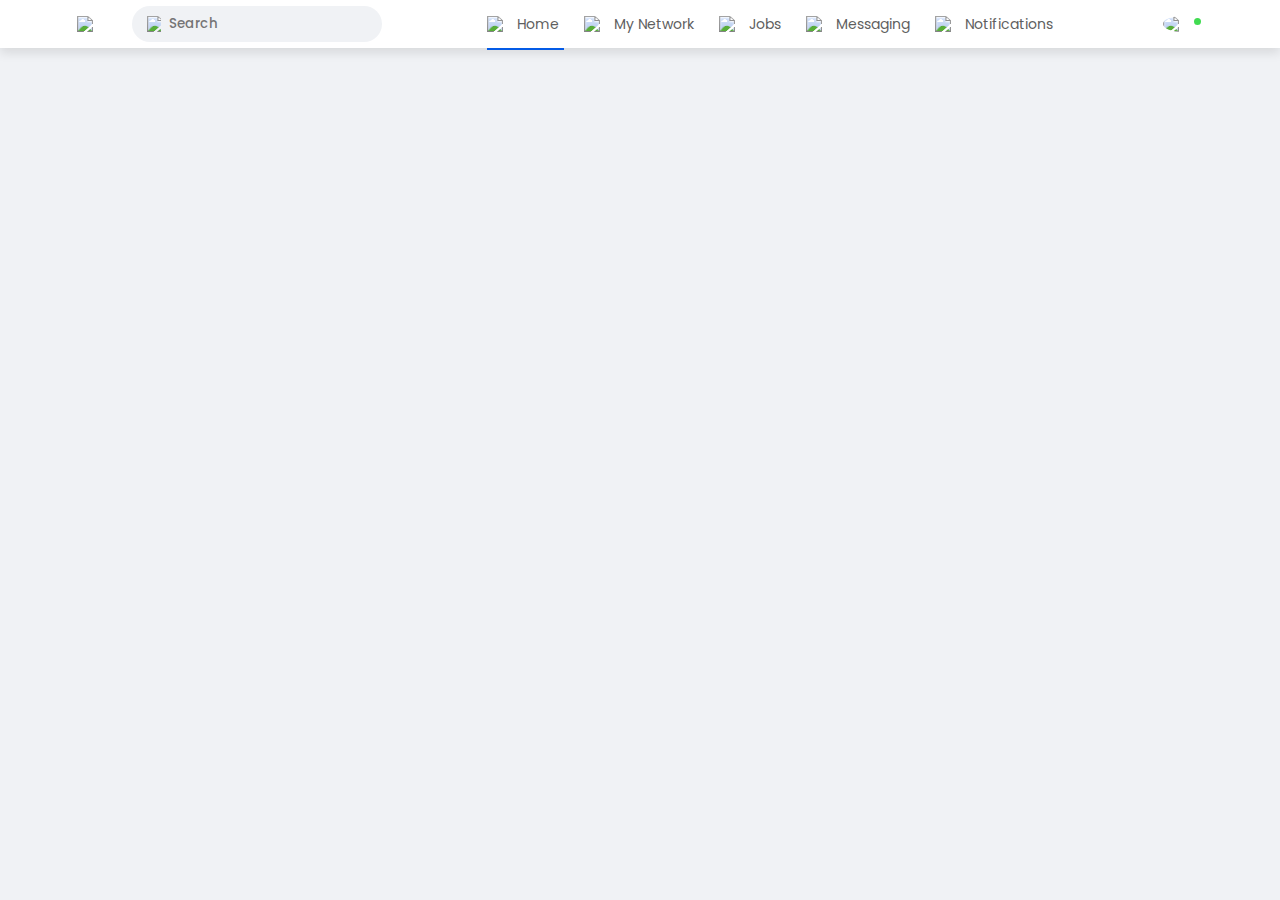
==== profile.html @ 574ef901 "Some changes were made in index.html and style.css, images were added and profile.html was created" ====
<!DOCTYPE html>
<html lang="en">
<head>
    <meta charset="UTF-8">
    <meta http-equiv="X-UA-Compatible" content="IE-edge">
    <meta name="viewport" content="width=device-width, initial-scale=1.0">
    <link rel="shortcut icon" type="x-icon" href="Images/logo.png">
    <title>Profile Page | AeroLink</title>
    <link rel="stylesheet" href="style.css">
    <link rel="preconnect" href="https://fonts.googleapis.com">
    <link rel="preconnect" href="https://fonts.gstatic.com" crossorigin>
    <link href="https://fonts.googleapis.com/css2?family=Montserrat:wght@100&family=Poppins:ital,wght@0,100;0,200;0,300;0,400;0,500;0,600;0,700;0,800;0,900;1,100;1,200;1,300;1,400;1,500;1,600;1,700;1,800;1,900&family=Roboto&family=Roboto+Condensed:wght@500&family=Rubik+Lines&display=swap" rel="stylesheet">
    <link rel="stylesheet" href="https://cdnjs.cloudflare.com/ajax/libs/font-awesome/6.5.1/css/all.min.css">
</head>
<body>

    <nav class="navbar">
        <div class="navbar-left">
            <a href="index.html" class="logo"><img src="Images/logo.png"></a>

            <div class="search-box">
                <img src="Images/search.png">
                <input type="text" placeholder="Search">
            </div>
        </div>
        <div class="navbar-center">
            <ul>
                <li><a href="#" class="active-link"><img src="Images/home.png"> <span>Home</span></a></li>
                <li><a href="#"><img src="Images/network.png"> <span>My Network</span></a></li>
                <li><a href="#"><img src="Images/jobs.png"> <span>Jobs</span></a></li>
                <li><a href="#"><img src="Images/message.png"> <span>Messaging</span></a></li>
                <li><a href="#"><img src="Images/notification.png"> <span>Notifications</span></a></li>
            </ul>
        </div>
        <div class="navbar-right">
            <div class="online">
            <img src="Images/profile-pic.jpeg" class="nav-profile-img" onclick="toggleMenu()">
            </div>
        </div>
    <!---------- profile-drop-down-menu ---------->
    <div class="profile-menu-wrap" id="profileMenu">
        <div class="profile-menu">
            <div class="user-info">
                <img src="Images/profile-pic.jpeg">
                <div>
                <h3>Kendy Neilla</h3>
                <a href="#">See your profile</a>
                </div>
            </div>
            <hr>
            <a href="#" class="profile-menu-link">
                <img src="Images/feedback.png">
                <p>Give Feedback</p>
                <span>></span>
            </a>
        <a href="#" class="profile-menu-link">
            <img src="Images/setting.png">
            <p>Settings & Privacy</p>
            <span>></span>
        </a>
        <a href="#" class="profile-menu-link">
            <img src="Images/help.png">
            <p>Help & Support</p>
            <span>></span>
        </a>
        <a href="#" class="profile-menu-link">
            <img src="Images/display.png">
            <p>Display & Accessibility</p>
            <span>></span>
        </a>
        <a href="#" class="profile-menu-link">
            <img src="Images/logout.png">
            <p>Logout</p>
            <span>></span>
        </a>
    </div>
</div>
    </nav> 
    <!------ navbar close ------>

    <div class="container">
        <div class="profile-main">
            <div class="profile-container"></div>
        </div>
    <!-------profile-sidebar------>
        <div class="profile-sidebar"></div>
    </div>

    <script>
        let profileMenu = document.getElementById("profileMenu");

        function toggleMenu(){
            profileMenu.classList.toggle("open-menu");
        }
    </script>

</body>
</html>
---- style.css ----
*{
    margin: 0;
    padding: 0;
    font-family: 'Poppins', sans-serif;
    box-sizing: border-box;
}

body{
    background: #f0f2f5;
    color: #5f5f5f;
}

a{
    text-decoration: none;
    color: #5f5f5f;
}

.navbar{
    display: flex;
    align-items: center;
    justify-content: space-between;
    background: #fff;
    padding: 6px 6%;
    position: sticky;
    top: 0;
    z-index: 100;
    box-shadow: 0 5px 10px rgba(0, 0, 0, 0.1);
}

.logo img{
    width: 40px;
    margin-right: 15px;
    display: block;
}

.navbar-center ul li{
    display: inline-block;
    list-style: none;
}

.navbar-center ul li a{
    display: flex;
    align-items: center;
    font-size: 14px;
    margin: 5px 8px;
    padding-right: 5px;
    position: relative;
}

.navbar-center ul li a img{
    width: 30px;
}

.navbar-center ul li a::after{
    content: '';
    width: 0;
    height: 2px;
    background: #045be6;
    position: absolute;
    bottom: -15px;
    transition: width 0.3s;
}

.navbar-center ul li a:hover::after,
.navbar-center ul li a.active-link::after{
    width: 100%;
}

.nav-profile-img{
    width: 40px;
    border-radius: 50%;
    display: block;
    cursor: pointer;
    position: relative;
}

.online{
    position: relative;
}

.online::after{
    content: '';
    width: 7px;
    height: 7px;
    border: 2px solid #fff;
    border-radius: 50%;
    right: 0px;
    top: 0px;
    background: #41db51;
    position: absolute;
}

.search-box{
    background: #f0f2f5;
    width: 250px;
    border-radius: 20px;
    display: flex;
    align-items: center;
    padding: 0 15px;
}

.navbar-left{
    display: flex;
    align-items: center;
}

.search-box img{
    width: 14px;
}

.search-box input{
    width: 100%;
    background: transparent;
    padding: 8px;
    outline: none;
    border: 0;
}

/*------- navbar end -------*/

.container{
    padding: 20px 6%;
    display: flex;
    flex-wrap: wrap;
    justify-content: space-between;
}

/*------- left-sidebar -----*/

.left-sidebar{
    flex-basis: 25%;
    align-self: flex-start;
    position: sticky;
    top: 73px;
}

.sidebar-profile-box{
    background: #fff;
}

.sidebar-profile-info{
    padding: 0 25px;
}

.sidebar-profile-info img{
    width: 90px;
    border-radius: 50%;
    background: #fff;
    padding: 4px;
    margin-top: -45px;
}

.sidebar-profile-info h1{
    font-size: 20px;
    font-weight: 600;
    color: #222;
}

.sidebar-profile-info h3{
    font-size: 14px;
    font-weight: 500;
    color: #777;
}

.sidebar-profile-info ul{
    list-style: none;
    margin: 20px 0;
}

.sidebar-profile-info ul li{
    width: 100%;
    margin: 5px 0;
    font-size: 13px;
}

.sidebar-profile-info ul li span{
    float: right;
    color: #045be6;
}

.sidebar-profile-link{
    display: flex;
    align-items: center;
    border-top: 1px solid #ccc;
}

.sidebar-profile-link a{
    flex-basis: 50%;
    display: flex;
    align-items: center;
    justify-content: center;
    padding: 15px 0;
    font-size: 13px;
    border-left: 1px solid #ccc;
}

.sidebar-profile-link a:first-child{
    border-left: 0;
}

.sidebar-profile-link a img{
    width: 20px;
    margin-right: 10px;
}

.sidebar-activity{
    background: #fff;
    padding: 5px 25px;
    margin: 12px 0;
}

.sidebar-activity h3{
    color: #777;
    font-size: 14px;
    font-weight: 500;
    margin: 20px 0 10px;
}

.sidebar-activity a{
    display: flex;
    align-items: center;
    font-size: 12px;
    font-weight: 500;
    color: #888;
    margin: 3px 0;
}

.sidebar-activity a img{
    width: 20px;
    margin-right: 10px;
}

.discover-more-link{
    border-top: 1px solid #ccc;
    text-align: center;
    margin-top: 20px;
    margin-left: -25px;
    margin-right: -25px;
}

.discover-more-link a{
    color: #045be6;
    display: inline-block;
    margin: 10px 0;
}


/*------- right-sidebar -----*/

.right-sidebar{
    flex-basis: 25%;
    align-items: flex-start;
    position: sticky;
    top: 73px;
}

.sidebar-news{
    background: #fff;
    padding: 10px 25px;
}

.info-icon{
    width: 15px;
    float: right;
    margin-top: 15px;
}

.sidebar-news h3{
    font-size: 19px;
    font-weight: 600;
    color: #333;
    margin: 10px 0 30px;
}

.sidebar-news a{
    display: block;
    font-size: 13px;
    font-weight: 600;
    margin-top: 10px;
    margin-bottom: -2px;
}

.sidebar-news span{
    font-size: 13px;
}

.sidebar-news,
.read-more-link{
    color: #045be6;
    font-weight: 500;
    margin: 20px 0 10px;
}

.sidebar-ad{
    background: #fff;
    padding: 15px 25px;
    text-align: center;
    margin: 12px 0;
    font-size: 12px;
}

.sidebar-ad img{
    width: 60px;
    border-radius: 50%;
    margin: 4px;
}

.sidebar-ad small{
    float: right;
    font-weight: 500;
}

.sidebar-ad p{
    margin-top: 30px;
    margin-bottom: 10px;
}

.sidebar-ad b{
    display: block;
    font-weight: 500;
    margin-top: 10px;
}

.ad-link{
    display: inline-block;
    border: 1px solid #045be6;
    border-radius: 30px;
    padding: 5px 15px;
    color: #045be6;
    font-weight: 500;
    margin: 20px auto 10px;
}

.sidebar-useful-links{
    padding: 15px 25px;
    text-align: center;
}

.sidebar-useful-links a{
    display: inline-block;
    font-size: 14px;
    margin: 4px 2px;
}

.copyright-msg{
    display: flex;
    align-items: center;
    justify-content: center;
    font-size: 12px;
    margin-top: 10px;
    font-weight: 500;
}

.copyright-msg img{
    width: 18px;
    margin-right: 4px;
}

/*------- main-content ------*/

.main-content{
    flex-basis: 47%;
}

.create-post{
    background: #fff;
}

.create-post-input{
    padding: 20px 25px 10px;
    display: flex;
    align-items: flex-start;
}

.create-post-input img{
    width: 35px;
    border-radius: 50%;
    margin-right: 10px;
}

.create-post-input textarea{
    width: 100%;
    border: 0;
    outline: 0;
    resize: none;
    background: transparent;
    margin-top: 8px;
}

::placeholder{
    font-weight: 500;
}

.create-post-links{
    display: flex;
    align-items: flex-start;
}

.create-post-links li{
    list-style: none;
    border-top: 1px solid #ccc;
    border-right: 1px solid #ccc;
    flex-basis: 25%;
    height: 40px;
    font-size: 13px;
    display: flex;
    align-items: center;
    justify-content: center;
    cursor: pointer;
}

.create-post-links li img{
    width: 15px;
    margin-right: 5px;
}

.create-post-links li:last-child{
    background: #045be6;
    color: #fff;
    border-top: 0;
    border-right: 0;
}

.sort-by{
    display: flex;
    align-items: center;
    margin: 10px 0;
}

.sort-by hr{
    flex: 1;
    border: 0;
    height: 1px;
    background: #ccc;
}

.sort-by p{
    font-size: 13px;
    padding-left: 5px;
}

.sort-by p span{
    font-weight: 600;
    cursor: pointer;
}

.sort-by p span img{
    width: 12px;
    margin-left: 3px;
}

.post{
    background: #fff;
    padding: 20px 25px 5px;
    margin: 5px 0 15px;
}

.post-author{
    display: flex;
    align-items: flex-start;
    margin-bottom: 20px;
}

.post-author img{
    width: 35px;
    border-radius: 50%;
    margin-right: 10px;
    margin-top: 5px;
}

.post-author h1{
    font-size: 18px;
    font-weight: 600;
    color: #333;
}

.post-author small{
    display: block;
    margin-bottom: -2px;
}

.post p{
    font-size: 14px;
    margin-bottom: 15px;
}

.post-stats{
    display: flex;
    flex-wrap: wrap;
    align-items: center;
    justify-content: space-between;
    font-size: 12px;
    border-bottom: 1px solid #ccc;
    padding-bottom: 6px;
}

.post-stats div{
    display: flex;
    align-items: center;
}

.post-stats img{
    width: 15px;
    margin-right: -5px;
}

.liked-users{
    margin-left: 10px;
}

.post-activity{
    display: flex;  
    align-items: center;
    justify-content: space-between;
    padding: 10px 0;
    font-size: 14px;
    font-weight: 500;
}

.post-activity div{
    display: flex;
    align-items: center;
}

.post-activity-user-icon{
    width: 22px;
    border-radius: 50%;
}

.post-activity-arrow-icon{
    width: 12px;
    margin-left: 5px;
}

.post-activity-link img{
    width: 18px;
    margin-right: 8px;
}

/*--------- profile-drop-down-menu ---------*/
.profile-menu-wrap{
    position: absolute;
    top: 100%;
    right: 5%;
    width: 320px;
    max-height: 0;
    overflow: hidden;
    transition: max-height 0.5s;
}
.profile-menu-wrap.open-menu{
    max-height: 400px;
}

.profile-menu{
    background: #222;
    color: #fff;
    padding: 20px;
    margin: 10px;
}

.user-info {
    display: flex;
    align-items: center;
}

.user-info img {
    width: 50px;
    border-radius: 50%;
    margin-right: 15px;
}

.user-info h3 {
    font-weight: 500;
    margin-bottom: -7px;
}

.user-info a {
    color: #c9dbf8;
    font-size: 13px;
}
.profile-menu hr{
    border: 0;
    height: 1px;
    width: 100%;
    background: #fff;
    margin: 15px 0 10px;
}
.profile-menu-link{
    display: flex;
    align-items: center;
    color: #fff;
    margin: 12px 0;
    font-size: 14px;
}
.profile-menu-link p{
    width: 100%;
}
.profile-menu-link img{
    width: 35px;
    border-radius: 50%;
    margin-right: 15px;
}

/*---------------profile-page-------------*/

.profile-main{
    flex-basis: 73%;
}
.profile-sidebar{
    flex-basis: 25%;
    align-self: flex-start;
    position: sticky;
    top: 73%;
}
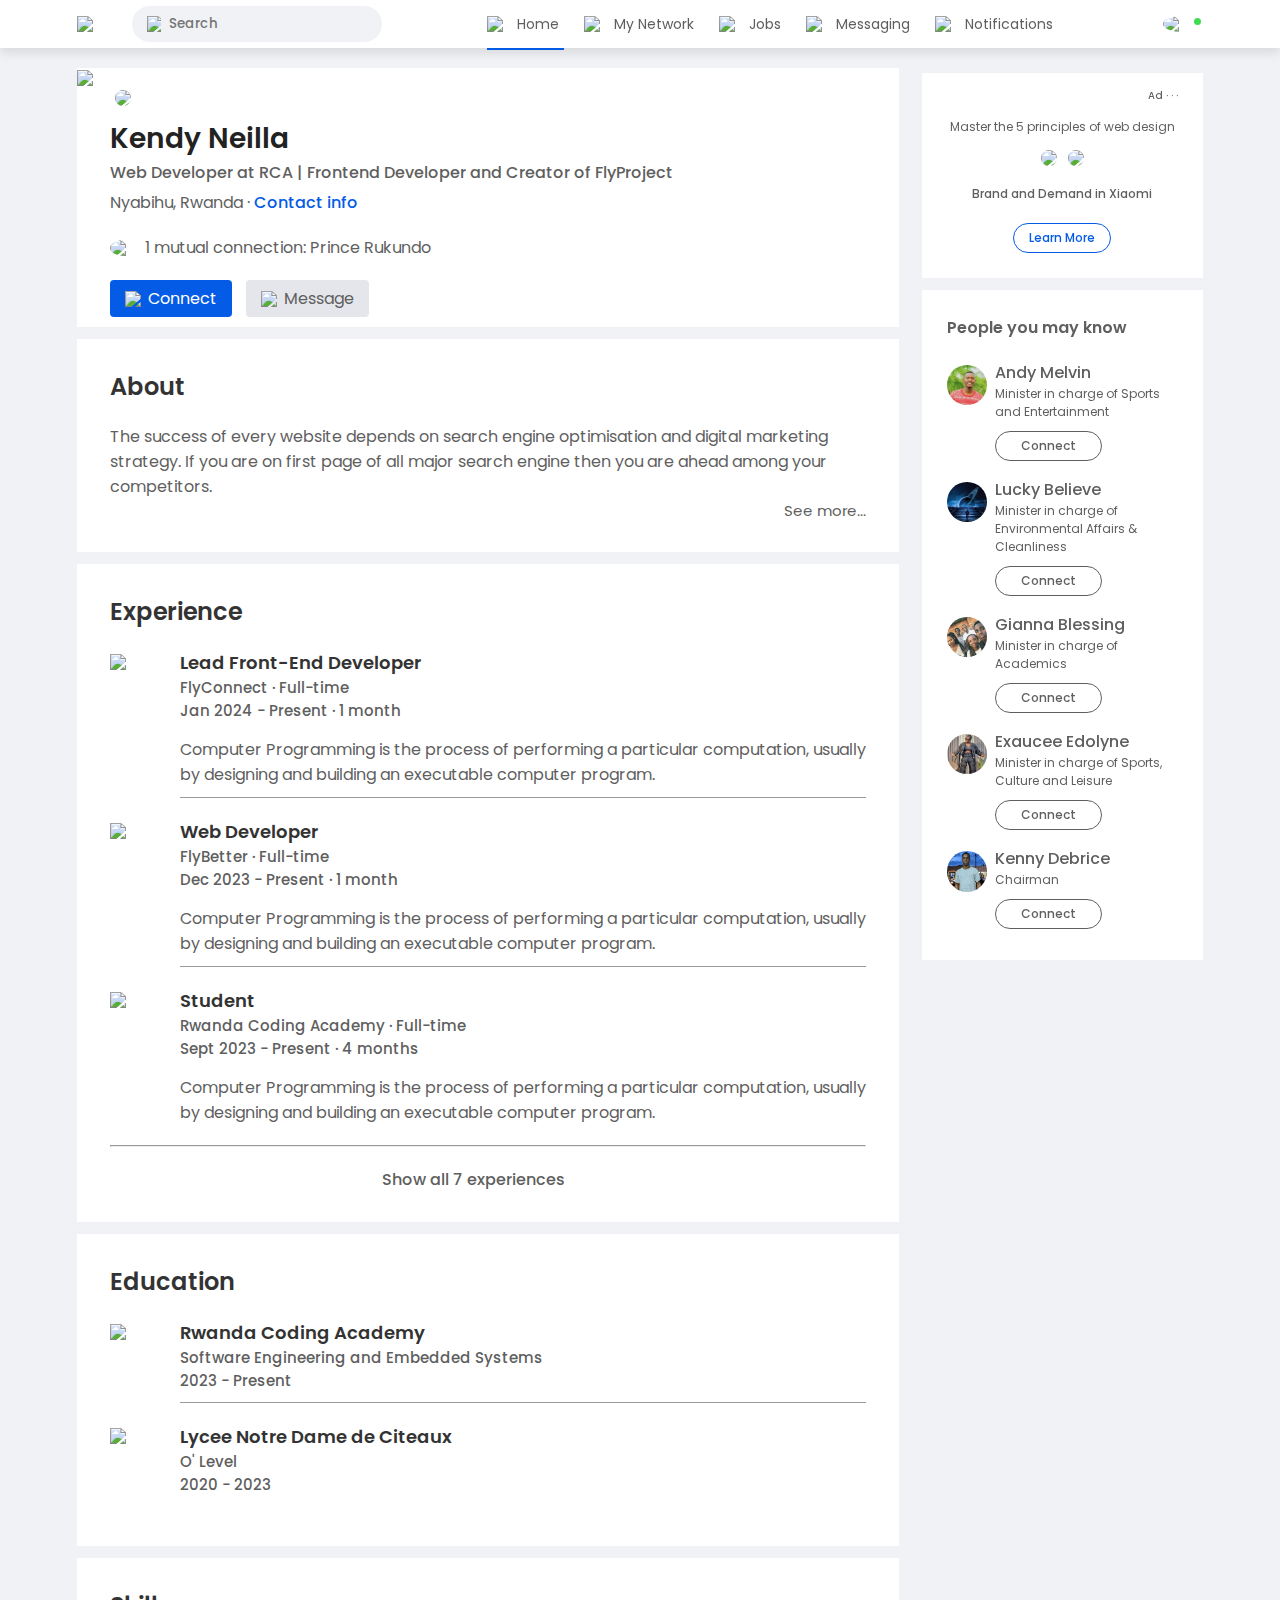
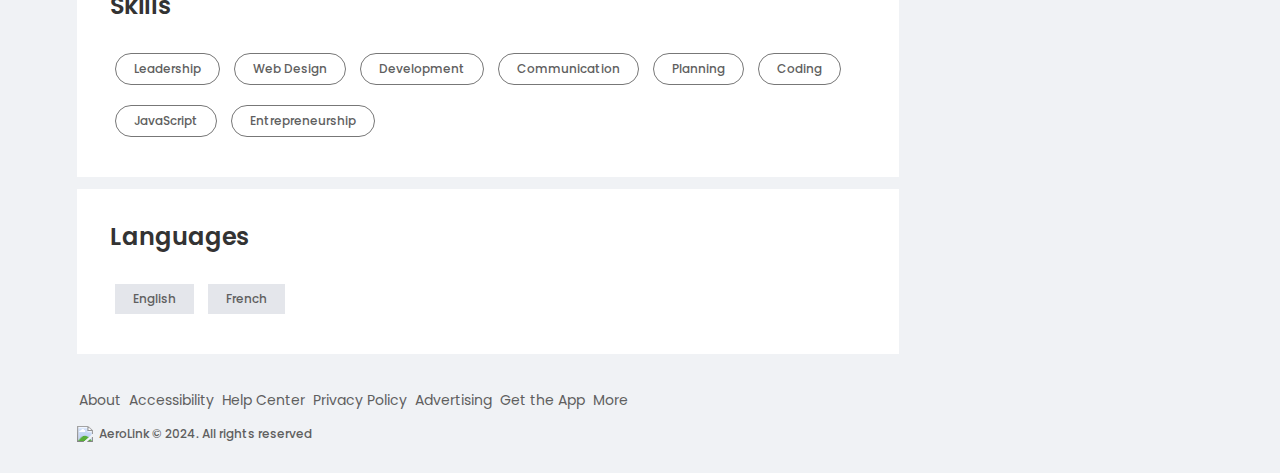
==== commit bde21d6f: "Some changes were made" ====
--- a/profile.html
+++ b/profile.html
@@ -44,7 +44,7 @@
                 <img src="Images/profile-pic.jpeg">
                 <div>
                 <h3>Kendy Neilla</h3>
-                <a href="#">See your profile</a>
+                <a href="profile.html">See your profile</a>
                 </div>
             </div>
             <hr>
@@ -80,17 +80,181 @@
 
     <div class="container">
         <div class="profile-main">
-            <div class="profile-container"></div>
+            <div class="profile-container">
+                <img src="Images/codes.png" width="100%">
+                <div class="profile-container-inner">
+                    <img src="Images/profile-pic.jpeg" class="profile-pic">
+                    <h1>Kendy Neilla</h1>
+                    <b>Web Developer at RCA | Frontend Developer and Creator of FlyProject</b>
+                    <p>Nyabihu, Rwanda &middot; <a href="#">Contact info</a></p>
+                    <div class="mutual-connection">
+                        <img src="Images/user3.png">
+                        <span>1 mutual connection: Prince Rukundo</span>
+                    </div>
+                    <div class="profile-btn">
+                        <a href="#" class="primary-btn"><img src="Images/connect.png">Connect</a>
+                        <a href="#"><img src="Images/chat.png">Message</a>
+                    </div>
+                </div>
+            </div>
+            <div class="profile-description">
+                <h2>About</h2>
+                <p>The success of every website depends on search engine optimisation and digital marketing strategy. If you are on first page of all major search engine then you are ahead among your competitors.</p>
+                <a href="#" class="see-more-link">See more...</a>
+            </div>
+
+            <div class="profile-description">
+                <h2>Experience</h2>
+                <div class="profile-desc-row">
+                    <img src="Images/flyconnect.png">
+                    <div>
+                        <h3>Lead Front-End Developer</h3>
+                        <b>FlyConnect &middot; Full-time</b>
+                        <b>Jan 2024 - Present &middot; 1 month</b>
+                        <p>Computer Programming is the process of performing a particular computation, usually by designing and building an executable computer program.</p>
+                        <hr>
+                    </div>
+                </div>
+                <div class="profile-desc-row">
+                    <img src="Images/flybetter.png">
+                    <div>
+                        <h3>Web Developer</h3>
+                        <b>FlyBetter &middot; Full-time</b>
+                        <b>Dec 2023 - Present &middot; 1 month</b>
+                        <p>Computer Programming is the process of performing a particular computation, usually by designing and building an executable computer program.</p>
+                        <hr>
+                    </div>
+                </div>
+                <div class="profile-desc-row">
+                    <img src="Images/RCA.png">
+                    <div>
+                        <h3>Student</h3>
+                        <b>Rwanda Coding Academy &middot; Full-time</b>
+                        <b>Sept 2023 - Present &middot; 4 months</b>
+                        <p>Computer Programming is the process of performing a particular computation, usually by designing and building an executable computer program.</p>
+                    </div>
+                </div>
+                <hr>
+                <a href="#" class="experience-link">Show all 7 experiences <img src="Images/right-arrow.png" alt=""></a>
+            </div>
+
+            <div class="profile-description">
+                <h2>Education</h2>
+                <div class="profile-desc-row">
+                    <img src="Images/RCA.png">
+                    <div>
+                        <h3>Rwanda Coding Academy</h3>
+                        <b>Software Engineering and Embedded Systems</b>
+                        <b>2023 - Present</b>
+                        <hr>
+                    </div>
+                </div>
+                <div class="profile-desc-row">
+                    <img src="Images/LNDC.png">
+                    <div>
+                        <h3>Lycee Notre Dame de Citeaux</h3>
+                        <b>O' Level</b>
+                        <b>2020 - 2023</b>
+                    </div>
+                </div>
+            </div>
+            <div class="profile-description">
+                <h2>Skills</h2>
+                <a href="#" class="skills-btn">Leadership</a>
+                <a href="#" class="skills-btn">Web Design</a>
+                <a href="#" class="skills-btn">Development</a>
+                <a href="#" class="skills-btn">Communication</a>
+                <a href="#" class="skills-btn">Planning</a>
+                <a href="#" class="skills-btn">Coding</a>
+                <a href="#" class="skills-btn">JavaScript</a>
+                <a href="#" class="skills-btn">Entrepreneurship</a>
+            </div>
+            <div class="profile-description">
+                <h2>Languages</h2>
+                <a href="#" class="language-btn">English</a>
+                <a href="#" class="language-btn">French</a>
+            </div>
         </div>
     <!-------profile-sidebar------>
-        <div class="profile-sidebar"></div>
+        <div class="profile-sidebar">
+            <div class="sidebar-ad">
+                <small>Ad &middot; &middot; &middot;</small>
+                <p>Master the 5 principles of web design</p>
+                <div>
+                    <img src="Images/profile-pic.jpeg">
+                    <img src="Images/mi-logo.png">
+                </div>
+                <b>Brand and Demand in Xiaomi</b>
+                <a href="#" class="ad-link">Learn More</a>
+            </div>
+            <div class="sidebar-people">
+                <h3>People you may know</h3>
+                <div class="sidebar-people-row">
+                    <img src="Images/user5.png">
+                    <div>
+                        <h2>Andy Melvin</h2>
+                        <p>Minister in charge of Sports and Entertainment</p>
+                        <a href="#">Connect</a>
+                    </div>
+                </div>
+                <div class="sidebar-people-row">
+                    <img src="Images/user6.png">
+                    <div>
+                        <h2>Lucky Believe</h2>
+                        <p>Minister in charge of Environmental Affairs & Cleanliness</p>
+                        <a href="#">Connect</a>
+                    </div>
+                </div>
+                <div class="sidebar-people-row">
+                    <img src="Images/user7.png">
+                    <div>
+                        <h2>Gianna Blessing</h2>
+                        <p>Minister in charge of Academics</p>
+                        <a href="#">Connect</a>
+                    </div>
+                </div>
+                <div class="sidebar-people-row">
+                    <img src="Images/user8.png">
+                    <div>
+                        <h2>Exaucee Edolyne</h2>
+                        <p>Minister in charge of Sports, Culture and Leisure</p>
+                        <a href="#">Connect</a>
+                    </div>
+                </div>
+                <div class="sidebar-people-row">
+                    <img src="Images/user9.png">
+                    <div>
+                        <h2>Kenny Debrice</h2>
+                        <p>Chairman</p>
+                        <a href="#">Connect</a>
+                    </div>
+                </div>
+            </div>
+        </div>
+    </div>
+
+    <div class="profile-footer">
+        <div class="sidebar-useful-links">
+            <a href="#">About</a>
+            <a href="#">Accessibility</a>
+            <a href="#">Help Center</a>
+            <a href="#">Privacy Policy</a>
+            <a href="#">Advertising</a>
+            <a href="#">Get the App</a>
+            <a href="#">More</a>
+
+            <div class="copyright-msg">
+                <img src="Images/logo.png">
+                <p>AeroLink &#169; 2024. All rights reserved</p>
+            </div>
+        </div>
     </div>
 
     <script>
         let profileMenu = document.getElementById("profileMenu");
 
         function toggleMenu(){
-            profileMenu.classList.toggle("open-menu");
+        profileMenu.classList.toggle("open-menu");
         }
     </script>
 
--- a/style.css
+++ b/style.css
@@ -610,5 +610,182 @@
     flex-basis: 25%;
     align-self: flex-start;
     position: sticky;
-    top: 73%;
+    top: 73px;
+}
+.profile-container{
+    background: #fff;
+}
+.profile-container-inner{
+    padding: 0 4% 10px;
+}
+.profile-pic{
+    width: 150px;
+    border-radius: 50%;
+    margin-top: -75px;
+    padding: 5px;
+    background: #fff;
+}
+.profile-container h1{
+    font-size: 28px;
+    font-weight: 600;
+    color: #222;
+}
+.profile-container b{
+    font-weight: 500;
+}
+.profile-container p{
+    margin-top: 5px;
+}
+.profile-container p a{
+    color: #045be6;
+    font-weight: 500;
+}
+.mutual-connection{
+    display: flex;
+    align-items: center;
+    margin: 20px 0;
+}
+.mutual-connection img{
+    width: 30px;
+    border-radius: 50%;
+    margin-right: 5px;
+}
+.profile-btn a{
+    display: inline-flex;
+    align-items: center;
+    background: #e4e6eb;
+    padding: 6px 15px;
+    border-radius: 4px;
+    margin-right: 10px;
+}
+.profile-btn a img{
+    width: 18px;
+    margin-right: 5px ;
+}
+.profile-btn .primary-btn{
+    background: #045be6;
+    color: #fff;
+}
+.profile-description{
+    background: #fff;
+    padding: 20px 4% 30px;
+    margin: 12px 0;
+}
+.profile-description h2{
+    color: #333;
+    margin: 10px 0 20px;
+    font-weight: 600;
+}
+.see-more-link{
+    display: block;
+    text-align: right;
+    font-size: 15px;
+}
+.profile-desc-row{
+    display: flex;
+    align-items: flex-start;
+    margin: 20px 0;
+}
+.profile-desc-row img{
+    width: 50px;
+    margin-right: 25px;
+    margin-top: 5px;
+}
+.profile-desc-row div{
+    width: 100%;
+}
+.profile-desc-row h3{
+    font-size: 18px;
+    font-weight: 600;
+    color: #333;
+}
+.profile-desc-row b{
+    display: block;
+    font-weight: 500;
+    font-size: 15px;
+}
+.profile-desc-row p{
+    margin-top: 15px;
+}
+.profile-desc-row hr{
+    border: 0;
+    border-bottom: 1px solid #999;
+    margin-top: 10px;
+}
+.experience-link{
+    display: flex;
+    align-items: center;
+    justify-content: center;
+    padding-top: 20px;
+    font-weight: 500;
+}
+.experience-link img{
+    width: 20px;
+    margin-left: 8px;
+}
+.skills-btn{
+    display: inline-block;
+    margin: 10px 5px;
+    padding: 6px 18px;
+    border: 1px solid #777;
+    border-radius: 30px;
+    font-size: 12px;
+    font-weight: 500;
+}
+.language-btn{
+    display: inline-block;
+    margin: 10px 5px;
+    padding: 6px 18px;
+    background: #e4e6eb;
+    font-size: 12px;
+    font-weight: 500;
+}
+
+/*---------profile-right-sidebar---------*/
+.profile-sidebar .sidebar-ad{
+    margin: 0;
+}
+.sidebar-people{
+    background: #fff;
+    padding: 15px 25px;
+    margin: 12px 0;
+    font-size: 12px;
+}
+.sidebar-people h3{
+    font-size: 16px;
+    font-weight: 600;
+    margin: 10px 0 20px;
+}
+.sidebar-people-row{
+    display: flex;
+    align-items: flex-start;
+    margin: 6px 0;
+}
+.sidebar-people-row img{
+    width: 40px;
+    border-radius: 50%;
+    margin-right: 8px;
+    margin-top: 5px;
+}
+.sidebar-people-row h2{
+    font-weight: 500;
+    font-size: 16px;
+}
+.sidebar-people-row a{
+    display: inline-block;
+    margin: 10px 0;
+    padding: 5px 25px;
+    border: 1px solid #5f5f5f;
+    border-radius: 30px;
+    font-weight: 500;
+}
+.profile-footer{
+    padding: 0 6% 30px;
+}
+.profile-footer .sidebar-useful-links{
+    text-align: left;
+    padding: 0;
+}
+.profile-footer .copyright-msg{
+    justify-content: flex-start;
 }